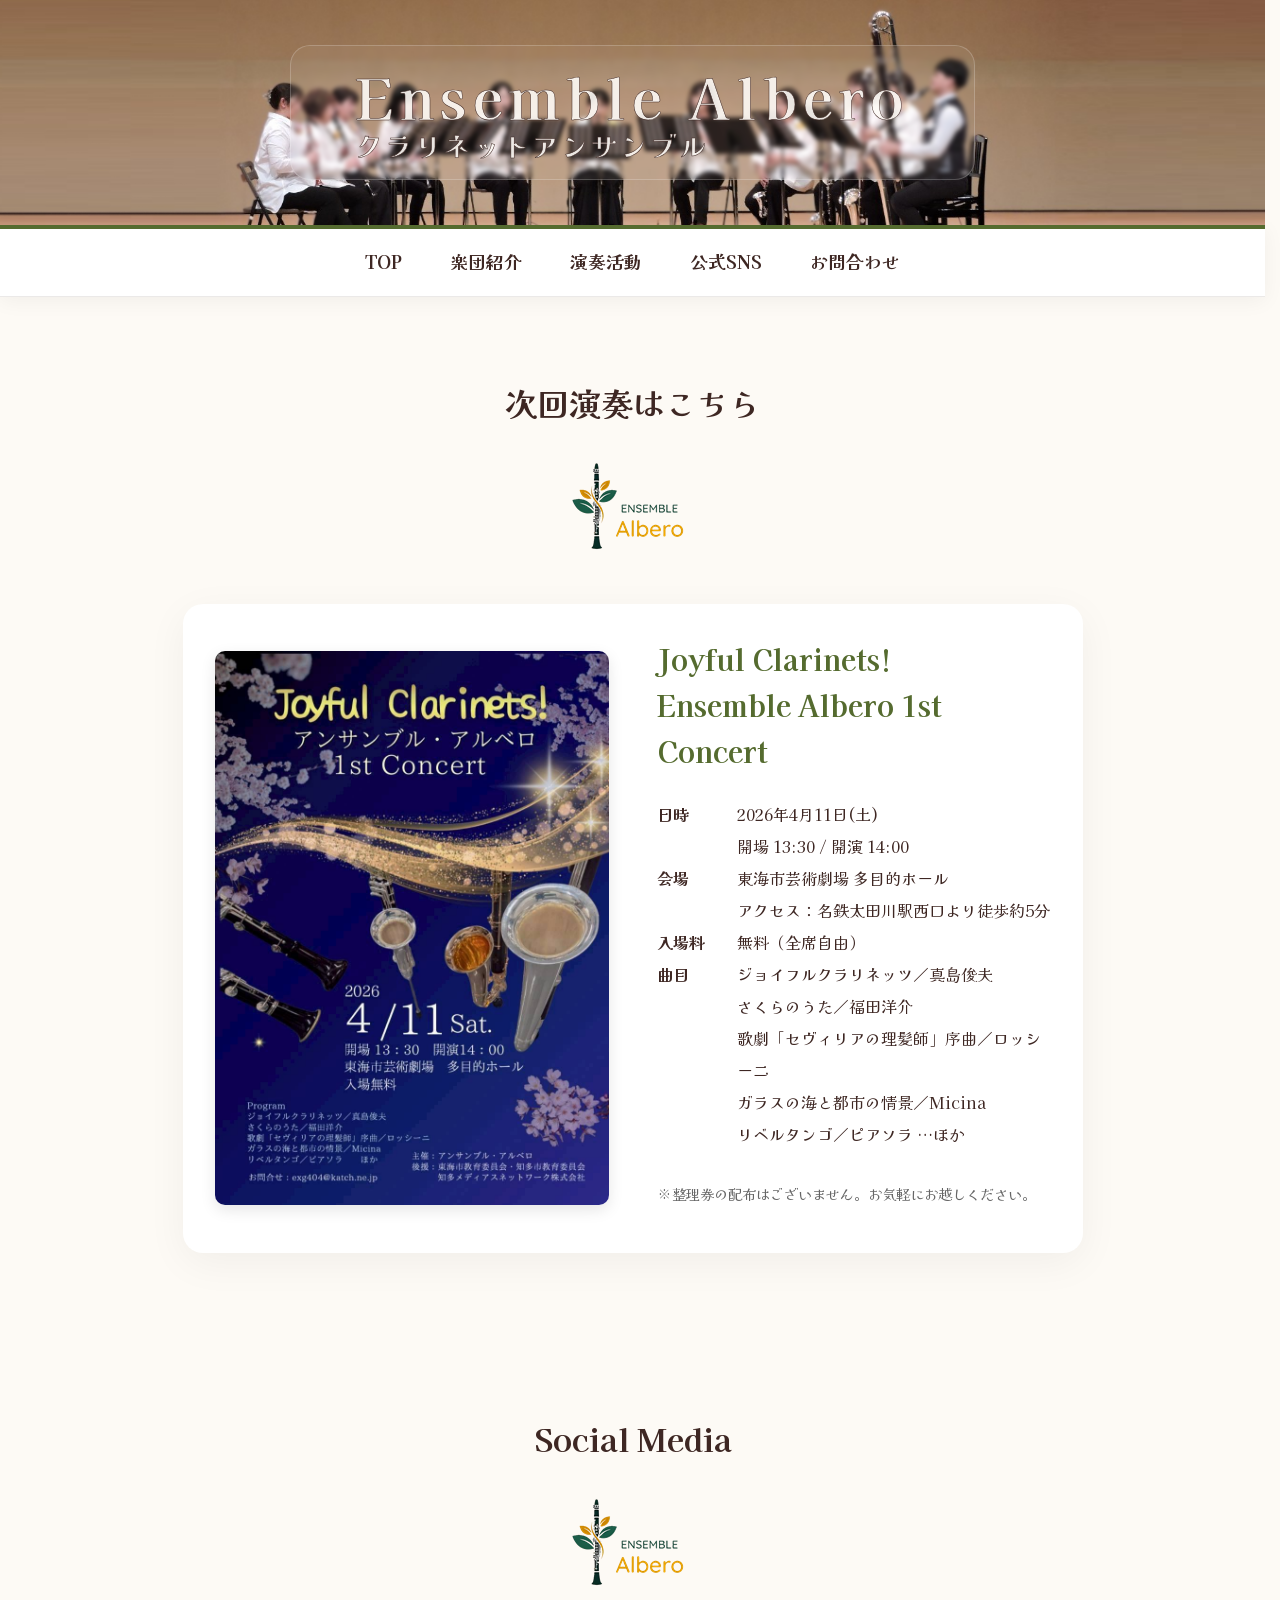
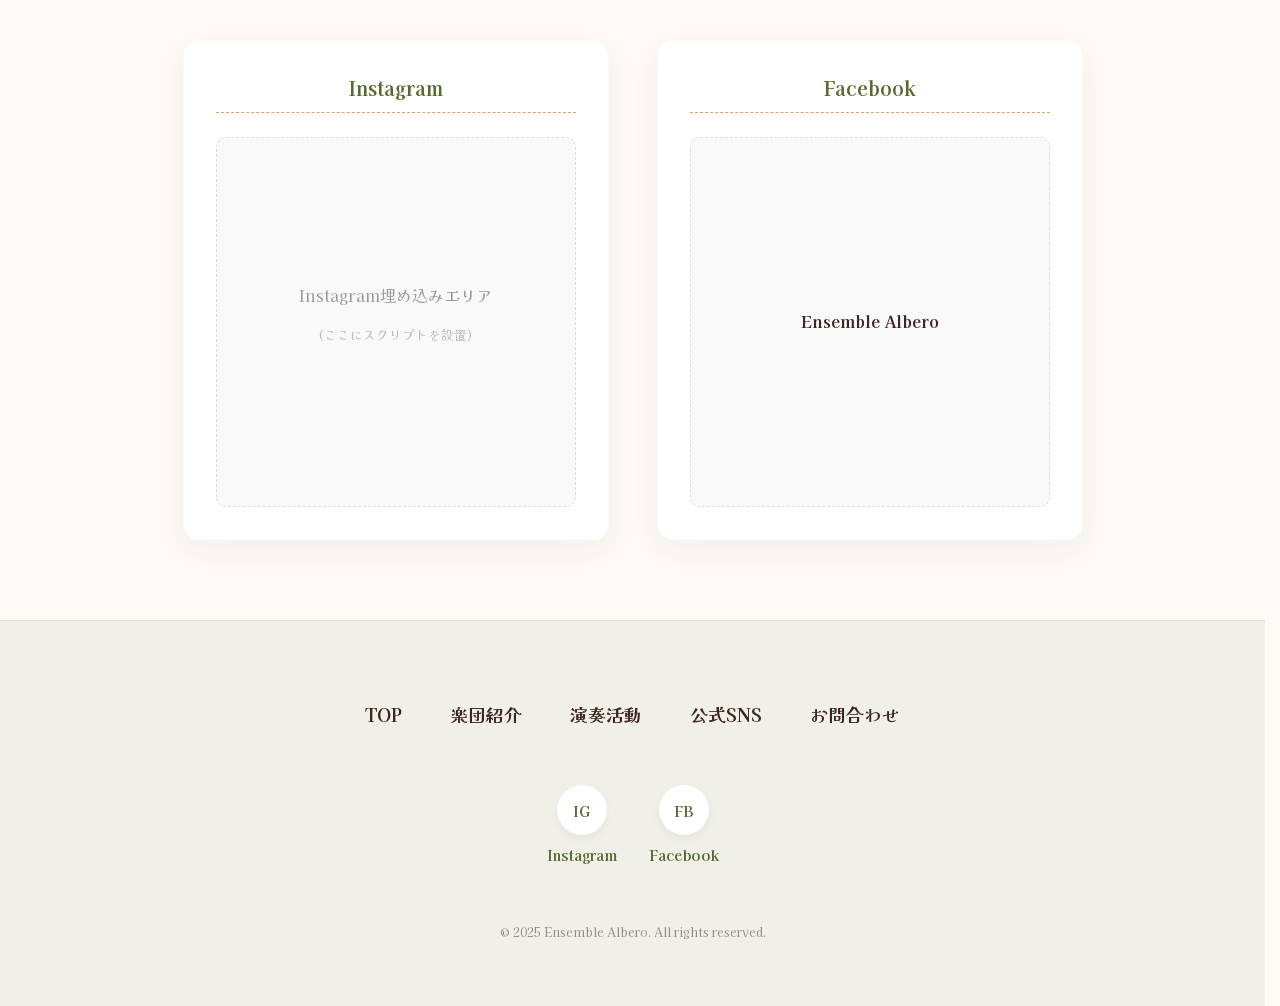
==== index.html @ 8a8df9a4 "Add files via upload" ====
<!DOCTYPE html>
<html lang="ja">

<head>
    <meta charset="UTF-8">
    <meta name="viewport" content="width=device-width, initial-scale=1.0">
    <title>Ensemble Albero</title>
    <link rel="preconnect" href="https://fonts.googleapis.com">
    <link rel="preconnect" href="https://fonts.gstatic.com" crossorigin>
    <link href="https://fonts.googleapis.com/css2?family=Kaisei+Opti:wght@400;700&display=swap" rel="stylesheet">
    <link rel="stylesheet" href="style.css">
    <link rel="icon" href="imgs/common/favicon.ico">
</head>

<body>
    <!-- Facebook SDK for JavaScript -->
    <div id="fb-root"></div>
    <script async defer crossorigin="anonymous"
        src="https://connect.facebook.net/ja_JP/sdk.js#xfbml=1&version=v21.0"></script>


    <!-- 1. トップ画像 -->
    <header class="hero" id="top">
        <div class="hero-content">
            <h1>Ensemble Albero</h1>
            <p class="subtitle">クラリネットアンサンブル</p>
        </div>
    </header>

    <!-- 2. メニュー -->
    <nav>
        <div class="container">
            <ul class="nav-list">
                <li><a href="index.html">TOP</a></li>
                <li><a href="aboutus.html">楽団紹介</a></li>
                <li><a href="concert.html">演奏活動</a></li>
                <li><a href="#sns">公式SNS</a></li>
                <li><a href="contact.html">お問合わせ</a></li>
            </ul>
        </div>
    </nav>

    <main>

        <!-- 次回演奏セクション -->
        <section id="next-concert" class="container">
            <h2>次回演奏はこちら</h2>
            <div
                style="display: flex; flex-wrap: wrap; gap: 3rem; align-items: center; background: #fff; padding: 2rem; border-radius: 20px; box-shadow: 0 10px 40px rgba(0,0,0,0.05);">
                <div style="flex: 1; min-width: 300px;">
                    <img src="imgs/concert/20260411a.jpg" alt="2026年4月11日ポスター"
                        style="border-radius: 10px; width: 100%; box-shadow: 0 5px 15px rgba(0,0,0,0.1);">
                </div>
                <div style="flex: 1; min-width: 300px;">
                    <h3 style="color: var(--color-primary); font-size: 1.8rem; margin-bottom: 1.5rem;">Joyful
                        Clarinets!<br>
                        Ensemble Albero 1st Concert</h3>
                    <table style="width: 100%; border-collapse: collapse; line-height: 2;">
                        <tr>
                            <th style="text-align: left; width: 80px; vertical-align: top;">日時</th>
                            <td>2026年4月11日(土) <br>開場 13:30 / 開演 14:00</td>
                        </tr>
                        <tr>
                            <th style="text-align: left; vertical-align: top;">会場</th>
                            <td>東海市芸術劇場 多目的ホール<br>
                                アクセス：名鉄太田川駅西口より徒歩約5分</td>
                        </tr>
                        <tr>
                            <th style="text-align: left; vertical-align: top;">入場料</th>
                            <td>無料（全席自由）</td>
                        </tr>
                        <tr>
                            <th style="text-align: left; vertical-align: top;">曲目</th>
                            <td>ジョイフルクラリネッツ／真島俊夫<br>
                                さくらのうた／福田洋介<br>
                                歌劇「セヴィリアの理髪師」序曲／ロッシーニ<br>
                                ガラスの海と都市の情景／Micina<br>
                                リベルタンゴ／ピアソラ …ほか
                            </td>
                        </tr>
                    </table>
                    <p style="margin-top: 2rem; font-size: 0.9rem; color: #666;">※整理券の配布はございません。お気軽にお越しください。</p>
                </div>
            </div>
        </section>

        <!-- 3. インスタグラム・Facebookフィード -->
        <section class="container" id="sns">
            <h2>Social Media</h2>
            <div class="sns-section">
                <div class="sns-item" id="instagram-feed">
                    <h3>Instagram</h3>
                    <div
                        style="background: #f9f9f9; flex: 1; border-radius: 10px; display: flex; flex-direction: column; align-items: center; justify-content: center; border: 1px dashed #ddd;">
                        <p style="color: #999;">Instagram埋め込みエリア</p>
                        <p style="font-size: 0.8rem; color: #bbb;">(ここにスクリプトを設置)</p>
                    </div>
                </div>
                <div class="sns-item" id="facebook-feed">
                    <h3>Facebook</h3>
                    <div class="facebook-content">
                        <div class="fb-container">
                            <div class="fb-page" data-href="https://www.facebook.com/profile.php?id=61583751411038"
                                data-tabs="timeline" data-width="500" data-height="500" data-small-header="true"
                                data-adapt-container-width="true" data-hide-cover="true" data-show-facepile="false">
                                <blockquote cite="https://www.facebook.com/profile.php?id=61583751411038"
                                    class="fb-xfbml-parse-ignore">
                                    <a href="https://www.facebook.com/profile.php?id=61583751411038">Ensemble Albero</a>
                                </blockquote>

                            </div>
                        </div>
                    </div>
                </div>
            </div>
        </section>
    </main>

    <!-- 4. メニューとSNSアイコン（フッター） -->
    <footer>
        <div class="container">
            <div class="footer-nav">
                <ul class="nav-list">
                    <li><a href="#top">TOP</a></li>
                    <li><a href="aboutus.html">楽団紹介</a></li>
                    <li><a href="concert.html">演奏活動</a></li>
                    <li><a href="index.html#sns">公式SNS</a></li>
                    <li><a href="contact.html">お問合わせ</a></li>
                </ul>
            </div>

            <div class="sns-icons">
                <a href="https://www.instagram.com/ensemble_albero/?hl=ja"><span>IG</span>Instagram</a>
                <a href="https://www.facebook.com/profile.php?id=61583751411038"><span>FB</span>Facebook</a>
            </div>

            <p class="copyright">
                &copy; 2025 Ensemble Albero. All rights reserved.
            </p>
        </div>
    </footer>

    <!-- Facebookプラグインのレスポンシブ対応スクリプト -->
    <script>
        let timeout = null;
        window.addEventListener('resize', () => {
            clearTimeout(timeout);
            timeout = setTimeout(() => {
                const fbContainer = document.querySelector('.fb-container');
                if (fbContainer && window.FB) {
                    // 幅に合わせて再描画（パース）を実行
                    FB.XFBML.parse(fbContainer);
                }
            }, 500); // 0.5秒のディレイ（負荷軽減のため）
        });
    </script>
</body>

</html>
---- style.css ----
/* 
  Ensemble Albero Main theme
*/

html {
    scrollbar-gutter: stable;
    /* スクロールバーが表示されてもコンテンツが横にずれないように場所を確保しておく */
}

:root {
    /* よく使う色やフォントを「変数（共通のなまえ）」として登録しておく場所です */

    /* Colors（色） */
    --color-bg: #fdfaf5;
    /* Cream background（背景用のクリーム色） */
    --color-primary: #556b2f;
    /* Olive Green（メインカラーのオリーブグリーン） */
    --color-text: #3e2723;
    /* Dark Brown（文字用のこげ茶色） */
    --color-accent: #d4a373;
    /* Pink（文字用のピンク） */
    --color-pink: #e27575e4;
    /* Warm wood tone（アクセント用の温かい木の色） */
    --color-border: rgba(62, 39, 35, 0.1);
    /* 枠線用の半透明な茶色 */

    /* Typography（文字のスタイル） */
    --font-family: "Kaisei Opti", serif;
    /* 基本のフォントを解星オプティに指定 */
    --max-width: 900px;
    /* コンテンツが広がりすぎないように最大幅を制限 */
}

/* Reset（ブラウザが最初から持っている余白などの設定をリセット（ゼロにする）します） */
* {
    box-sizing: border-box;
    /* 要素の幅や高さに、内側の余白（padding）や枠線（border）を含める設定 */
    margin: 0;
    /* 外側の余白をゼロに */
    padding: 0;
    /* 内側の余白をゼロに */
}

/* bodyタグ（画面全体）に対する基本設定 */
body {
    background-color: var(--color-bg);
    /* 背景色を上で決めたクリーム色に */
    color: var(--color-text);
    /* 文字色を上で決めたこげ茶色に */
    font-family: var(--font-family);
    /* フォントを上で決めた解星オプティに */
    line-height: 1.6;
    /* 行と行の間の隙間（行間）を少し広くして読みやすく */
    overflow-x: hidden;
    /* 画面の横幅をはみ出した部分は隠す（横スクロールバーを出さない） */
}

/* 段落に対する基本設定 */
p {
    margin-bottom: 1rem;
    /* 段落の下に余白を設けて、次の段落と離す */
}

/* 画像に対する基本設定 */
img {
    max-width: 100%;
    /* 画像が親要素（はこ）の幅を越えてはみ出さないようにする */
    height: auto;
    /* 幅に合わせて高さを自動調整（画像の縦横比を崩さない） */
    display: block;
    /* 画像の下にできる不要な謎の隙間を消すための設定 */
}

/* iframeに対する基本設定（レスポンシブ対応） */
iframe {
    max-width: 100%;
}

/* --- Layout --- */

/* サイトの中身を中央に寄せて、いい感じの幅にするための共通クラス */
.container {
    width: 90%;
    /* 画面幅の90%を占めるように（スマホで見ても左右に少し隙間ができる） */
    max-width: var(--max-width);
    /* ただし、最大幅（900px）以上には広がらないように制限 */
    margin: 0 auto;
    /* 左右の余白を「auto（自動）」にして、要素を画面のど真ん中に配置（センタリング） */
}

/* 1. Top Image（一番上の大きな画像エリア） */
.hero {
    background-image: url(imgs/common/top.png);
    /* 背景に画像を設定 */
    background-size: cover;
    /* 画像がエリア全体を覆い尽くすように引き伸ばしたり切り取ったりする */
    background-position: center;
    /* 画像の中心がエリアの中心にくるように位置を合わせる */
    background-repeat: no-repeat;
    /* 画像を繰り返し表示しない（1枚だけ表示） */
    position: relative;
    /* 中にある要素を絶対配置するための基準点とする */
    display: flex;
    /* 中身（文字など）を柔軟に配置できるフレックスボックスにする */
    align-items: center;
    /* 中身を上下の中央に配置 */
    justify-content: center;
    /* 中身を左右の中央に配置 */
    color: var(--color-text);
    /* 文字色を少し透明な白に */
    min-height: 25vh;
    /* エリアの最低限の高さを、画面の高さの25%にする */
    --h1-font-size: clamp(2rem, 5vw, 3.5rem);
    /* h1のフォントサイズを変数として定義（親要素で定義することで子要素すべてで使えるようにする） */

}

/* ヒーローコンテンツの箱（背景をぼかす） */
.hero-content {
    background-color: rgba(253, 250, 245, 0.05);
    /* 非常に薄い背景色 */
    backdrop-filter: blur(2px);
    /* 背後の画像をぼかす */
    -webkit-backdrop-filter: blur(2px);
    /* Safari 対策 */
    padding: 1rem 4rem;
    border-radius: 20px;
    text-align: left;
    border: 1px solid rgba(255, 255, 255, 0.2);
    /* わずかに白い枠線（グラスモーフィズム風） */
}

/* トップ画像の上の大きな見出し（Ensemble Albero） */
.hero h1 {
    font-size: var(--h1-font-size);
    /* 文字の大きさを、親要素で定義した変数から取得 */
    color: rgba(253, 250, 245, 0.9);
    /* 文字色を少し透明な白に */
    letter-spacing: 0.1em;
    /* 文字と文字の間の隙間（字送り）を少し広げる */
    -webkit-text-stroke: 0.5px var(--color-text);
    /* 文字の縁（ふち）に少しだけ色をつける（白文字を見やすくするため） */
    line-height: 1.2;
    /* ヒーローエリアの見出しは行間を詰める */
}

/* サブタイトル用の装飾 */
.subtitle {
    font-size: calc(var(--h1-font-size) * 0.5);
    /* h1のサイズ（--h1-font-size）を計算式(calc)で 0.5倍 にする */
    color: rgba(253, 250, 245, 0.9);
    /* 文字色を少し透明な白に */
    -webkit-text-stroke: 0.5px var(--color-text);
    /* 文字の縁（ふち）に少しだけ色をつける（白文字を見やすくするため） */
    letter-spacing: 0.05em;
    /* 文字の隙間を広げる場合 */
    font-weight: 600;
    /* 文字を太字にする */
    margin-bottom: 0;
    /* ヒーローエリアの段落は下の余白をなくす */
    line-height: 1.2;
    /* ヒーローエリアのサブタイトルは行間を詰める */
}

/* 2. Menu（ナビゲーションメニュー） */
nav {
    background-color: #fff;
    /* 背景を白色に */
    border-top: 4px solid var(--color-primary);
    /* 上にオリーブグリーンの太い線（4px）を引く */
    border-bottom: 1px solid var(--color-border);
    /* 下に薄い茶色の細い線（1px）を引く */
    position: sticky;
    /* 画面をスクロールしても... */
    top: 0;
    /* 画面の「上（top:0）」に張り付いて（追従して）表示させ続ける */
    z-index: 100;
    /* 他の要素より「上（手前）」に重なって表示されるようにする（100は適当な大きな数字） */
    box-shadow: 0 4px 20px rgba(0, 0, 0, 0.05);
    /* メニューの下にうっすらと影をつけて、浮いているように見せる */
}

/* メニューのリスト全体（横並びにする） */
.nav-list {
    display: flex;
    /* リスト項目を横に並べる */
    justify-content: center;
    /* 横並びにした項目全体を中央に寄せる */
    list-style: none;
    /* リストの先頭につく「・（黒丸）」を消す */
    gap: 3rem;
    /* 項目と項目の間に広めの隙間（3rem）をあける */
    padding: 1.2rem 0;
    /* リストの上下に余白（1.2rem）をあける */
}

/* メニューのリンク文字（<a>タグ）の基本設定 */
.nav-list li a {
    text-decoration: none;
    /* リンクの下線を消す */
    color: var(--color-text);
    /* 文字色をこげ茶色に */
    font-weight: 700;
    /* 文字を太字にする */
    font-size: 1.1rem;
    /* 文字を少し大きめに（1.1rem） */
    padding: 0.5rem 0;
    /* リンク文字の上下に少し余白を設ける（クリックしやすくするため） */
    transition: color 0.3s;
    /* 文字色が変わるときに、0.3秒かけてフワッと変化させる */
}

/* マウスカーソルを乗せたとき（ホバー時）の色変化 */
.nav-list li a:hover {
    color: var(--color-pink);
    /* マウスを乗せたら文字色をピンクにする */
}

/* その他のリンク文字（<a>タグ）の基本設定 */
.container a {
    text-decoration: none;
    /* リンクの下線を消す */
    color: var(--color-text);
    /* 文字色をこげ茶色に */
    font-weight: 700;
    /* 文字を太字にする */
    padding: 0.5rem 0;
    /* リンク文字の上下に少し余白を設ける（クリックしやすくするため） */
    transition: color 0.3s;
    /* 文字色が変わるときに、0.3秒かけてフワッと変化させる */
}

/* マウスカーソルを乗せたとき（ホバー時）の色変化 */
.container a:hover {
    color: var(--color-pink);
    /* マウスを乗せたら文字色をピンクにする */
}

/* Content Sections（各コンテンツエリアの基本設定） */
section {
    padding: 5rem 0;
    /* 各セクション（楽団紹介など）の上下にたっぷり（5rem）余白をあける */
}

/* セクションの見出し（h2: 楽団紹介、演奏活動 など）の設定 */
h2 {
    text-align: center;
    /* 文字を中央揃えに */
    font-size: 2rem;
    /* 文字サイズを大きく（2rem） */
    margin-bottom: 3rem;
    /* 見出しの下に大きな隙間（3rem）をあけて本文と離す */
    position: relative;
    /* ロゴ画像をつけるための基準点とする */
    padding-bottom: 8rem;
    /* 見出し自体の下に少し余白（ロゴ画像用の場所）をあける */
}

/* セクション見出しの下につくロゴ画像の装飾 */
h2::after {
    content: url('imgs/common/logotokas.png');
    /* ロゴ追加 */
    position: absolute;
    /* 見出し（h2）を基準にして絶対配置 */
    bottom: -1em;
    /* 見出しの少し下（-5rem）に配置 */
    left: 50%;
    /* 左から50%の位置（ほぼ真ん中）に配置 */
    transform: translateX(-50%);
    /* 自分の幅の半分だけ左に戻す（これで完璧なド真ん中になる） */
}

/* h4の装飾 */
h4 {
    font-size: 1rem;
    /* 文字サイズを1rem指定 */
    margin-bottom: 1.1rem;
    /* 見出しの下に隙間（1.1rem）をあけて本文と離す */
}

/* 3. SNS Feed（SNS埋め込みエリア） */
/* SNSを横並びにするための親枠 */
.sns-section {
    display: flex;
    /* 中にあるSNSアイテムを横並びにする */
    gap: 3rem;
    /* InstagramとFacebookの間に広い隙間（3rem）をあける */
    margin-top: 2rem;
    /* 上の要素からの少し離す */
}

/* 各SNSの箱（InstagramとFacebookそれぞれ） */
.sns-item {
    flex: 1;
    /* 2つの箱が同じ幅（1:1）になるようにする */
    background: white;
    /* 箱の背景を白色に */
    border-radius: 15px;
    /* 箱の角を丸くする（15px） */
    box-shadow: 0 10px 30px rgba(62, 39, 35, 0.05);
    /* 箱にふわっとした影をつけて浮き上がらせる */
    overflow: hidden;
    /* 箱からはみ出した中身（画像など）は切り取って隠す */
    border: 1px solid rgba(0, 0, 0, 0.02);
    /* ごく薄いグレーの枠線をつける */
    min-height: 500px;
    /* 箱の最低限の高さを500pxにする */
    padding: 2rem;
    /* 箱の内側にぐるっと余白（2rem）をとる */
    text-align: center;
    /* 箱の中の文字をすべて中央揃えに */
    display: flex;
    /* 中身を縦に並べる準備 */
    flex-direction: column;
    /* 中身を上から下へ（縦方向）並べる */
}

/* SNSの箱の中の見出し（h3） */
.sns-item h3 {
    margin-bottom: 1.5rem;
    /* 見出しの下に余白をあける */
    color: var(--color-primary);
    /* 見出しの色をオリーブグリーンに */
    font-size: 1.2rem;
    /* 文字サイズを指定 */
    border-bottom: 1px dashed var(--color-accent);
    /* 見出しの下に、点線（dashed）の線を引く */
    padding-bottom: 0.5rem;
    /* 線と見出し文字との間に少し余白をあける */
}

/* Facebookの表示調整 */
.facebook-content {
    background: #f9f9f9;
    flex: 1;
    border-radius: 10px;
    display: flex;
    flex-direction: column;
    align-items: center;
    justify-content: center;
    border: 1px dashed #ddd;
    width: 100%;
    overflow: hidden;
    /* 万が一のはみ出しを防止 */
}

.fb-container {
    width: 100%;
    display: flex;
    justify-content: center;
}

/* SDK版の横幅調整（親の幅に合わせるための最小限の指定） */
.fb-page,
.fb-page span {
    width: 100% !important;
}

/* iframe自体はSDKに計算を任せるため、強制的な幅指定を外す */



/* 4. Footer（ページの一番下・フッターエリア） */
footer {
    background-color: #f0f0e8;
    /* フッターの背景色を少し暗めの色（グレーっぽい色）に */
    border-top: 1px solid var(--color-border);
    /* フッターの一番上に薄い線の区切りを入れる */
    padding: 5rem 0 3rem;
    /* 内側の余白（上5rem、左右0、下3rem） */
    color: var(--color-text);
    /* 文字色をこげ茶色に */
}

/* フッター内のナビゲーションエリア */
.footer-nav {
    margin-bottom: 3rem;
    /* その下のSNSアイコンとの間に余白をあける */
}

/* フッター内のナビゲーションリスト（上のメニューとは少し違う設定） */
.footer-nav .nav-list {
    border: none;
    /* メニューの周りの枠線を消す（上部のナビゲーションのスタイルを打ち消している） */
    padding: 0;
    /* 余白をなくす */
}

/* フッターのSNSアイコン一覧エリア（横並びに） */
.sns-icons {
    display: flex;
    /* アイコンを横に並べる */
    justify-content: center;
    /* 画面の中央に配置 */
    gap: 2rem;
    /* アイコンとアイコンの間に隙間をあける */
    margin-bottom: 3rem;
    /* 下のコピーライト表記との間に余白をあける */
}

/* SNSアイコンのリンク（<a>タグ）全体の設定 */
.sns-icons a {
    color: var(--color-primary);
    /* 文字色をオリーブグリーンに */
    text-decoration: none;
    /* リンクの下線を消す */
    font-weight: bold;
    /* 文字を太字にする */
    font-size: 0.9rem;
    /* 文字サイズ指定 */
    display: flex;
    /* 丸いアイコンと文字を縦に並べる準備 */
    flex-direction: column;
    /* 縦方向に並べる（上:丸いアイコン、下:テキスト） */
    align-items: center;
    /* 縦に並べたものを中央揃えに */
    gap: 0.5rem;
    /* 丸いアイコンとテキストの間に少し隙間をあける */
}

/* SNSアイコンの丸い部分（<span>要素）の形作り */
.sns-icons span {
    width: 50px;
    /* 幅50px */
    height: 50px;
    /* 高さ50px */
    background: #fff;
    /* 背景を白色に */
    border-radius: 50%;
    /* 角丸を50%にする＝完全な円（正円）になる */
    display: flex;
    /* 中の文字（IGやFB）を中央に配置する準備 */
    align-items: center;
    /* 上下の中央に */
    justify-content: center;
    /* 左右の中央に */
    box-shadow: 0 4px 10px rgba(0, 0, 0, 0.05);
    /* 丸いアイコンに薄い影をつけてぷっくりさせる */
    transition: transform 0.3s;
    /* 形が変わる（ホバーで浮き上がる）時にアニメーションさせる */
}

/* マウスを乗せた時（ホバー時）のSNSアイコンの動きと色 */
.sns-icons a:hover span {
    transform: translateY(-5px);
    /* Y軸（縦方向）にマイナス5px移動させる ＝ つまり上に5px浮き上がる！ */
    background-color: var(--color-primary);
    /* マウスを乗せたら背景色をオリーブグリーンに */
    color: #fff;
    /* マウスを乗せたら文字色を白に反転させる */
}

/* コピーライト（著作権表記） */
.copyright {
    opacity: 0.5;
    /* 要素全体を半透明（50%）にして、少し目立たなくする */
    font-size: 0.75rem;
    /* 文字を小さく */
    text-align: center;
    /* 中央揃え */
}

/* --- Responsive (Fixed 2 States) --- */
/* レスポンシブ対応：画面幅が狭い時（スマホなど）用の設定をここにまとめます */

/* 画面幅が「768px 以下」の時だけ適用される特別なルール（メディアクエリ） */
@media (max-width: 768px) {

    /* メニューリスト（スマホ版） */
    .nav-list {
        flex-wrap: wrap;
        /* 画面に収まらない場合は、横並びを諦めて折り返す（改行する）ようにする */
        gap: 1.5rem;
        /* 項目間の隙間をPC版より少し狭くする */
        padding: 1rem;
        /* 内側の余白も少し狭くする */
    }

    /* メニューの文字（スマホ版） */
    .nav-list li {
        font-size: 0.9rem;
        /* 画面が小さいので、文字サイズも少し小さくして収まりやすくする */
    }

    /* SNSエリア（スマホ版） */
    .sns-section {
        flex-direction: column;
        /* PC版では横並びだったInstagramとFacebookを、縦並びに変更する */
        gap: 2rem;
        /* 縦に並べた時の上下の隙間を指定 */
    }

    /* 各SNSの箱（スマホ版） */
    .sns-item {
        min-height: 400px;
        /* スマホ画面に合わせて、箱の最低限の高さを少し低く（500px→400px）調整する */
    }

    /* トップ画像の大きな見出し（スマホ版） */
    .hero h1 {
        font-size: 2.2rem;
        /* 画面幅が狭い時は、文字が大きすぎるとはみ出してしまうので、少し小さめのサイズに固定する */
    }
}
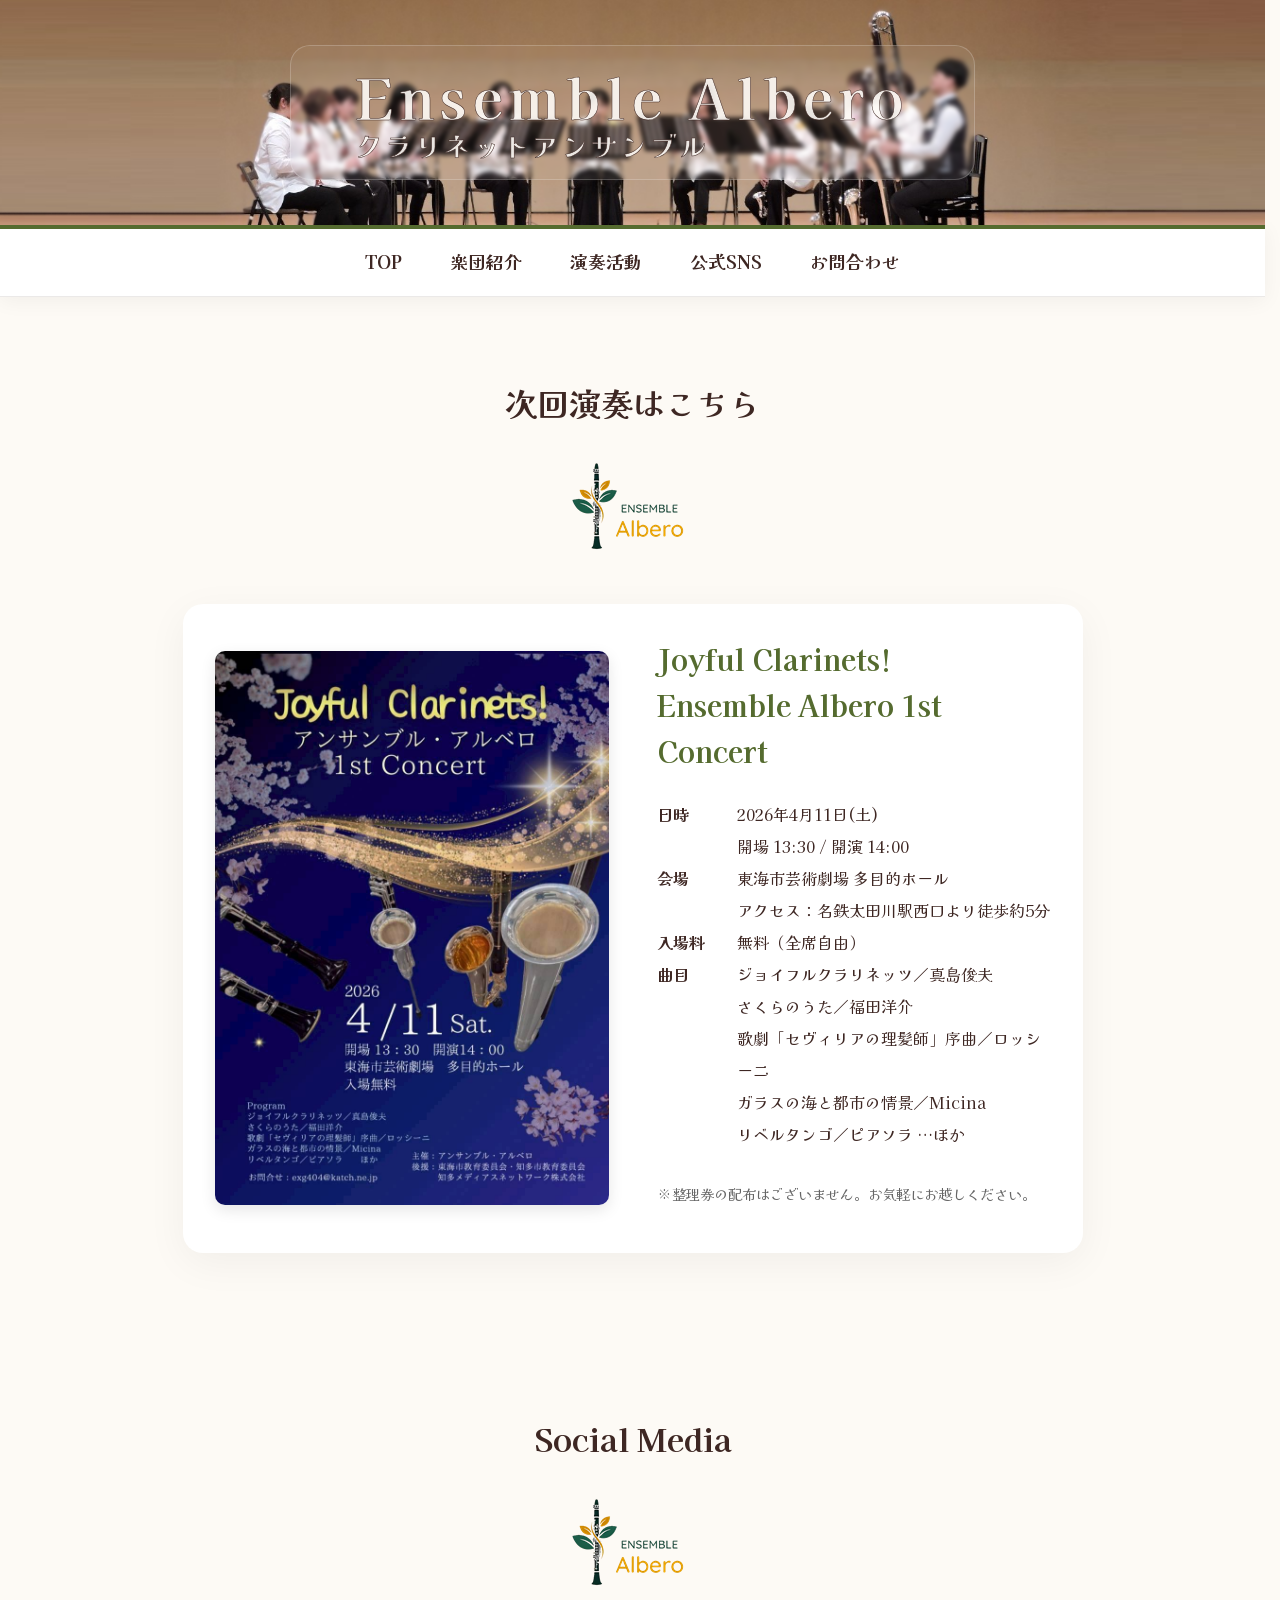
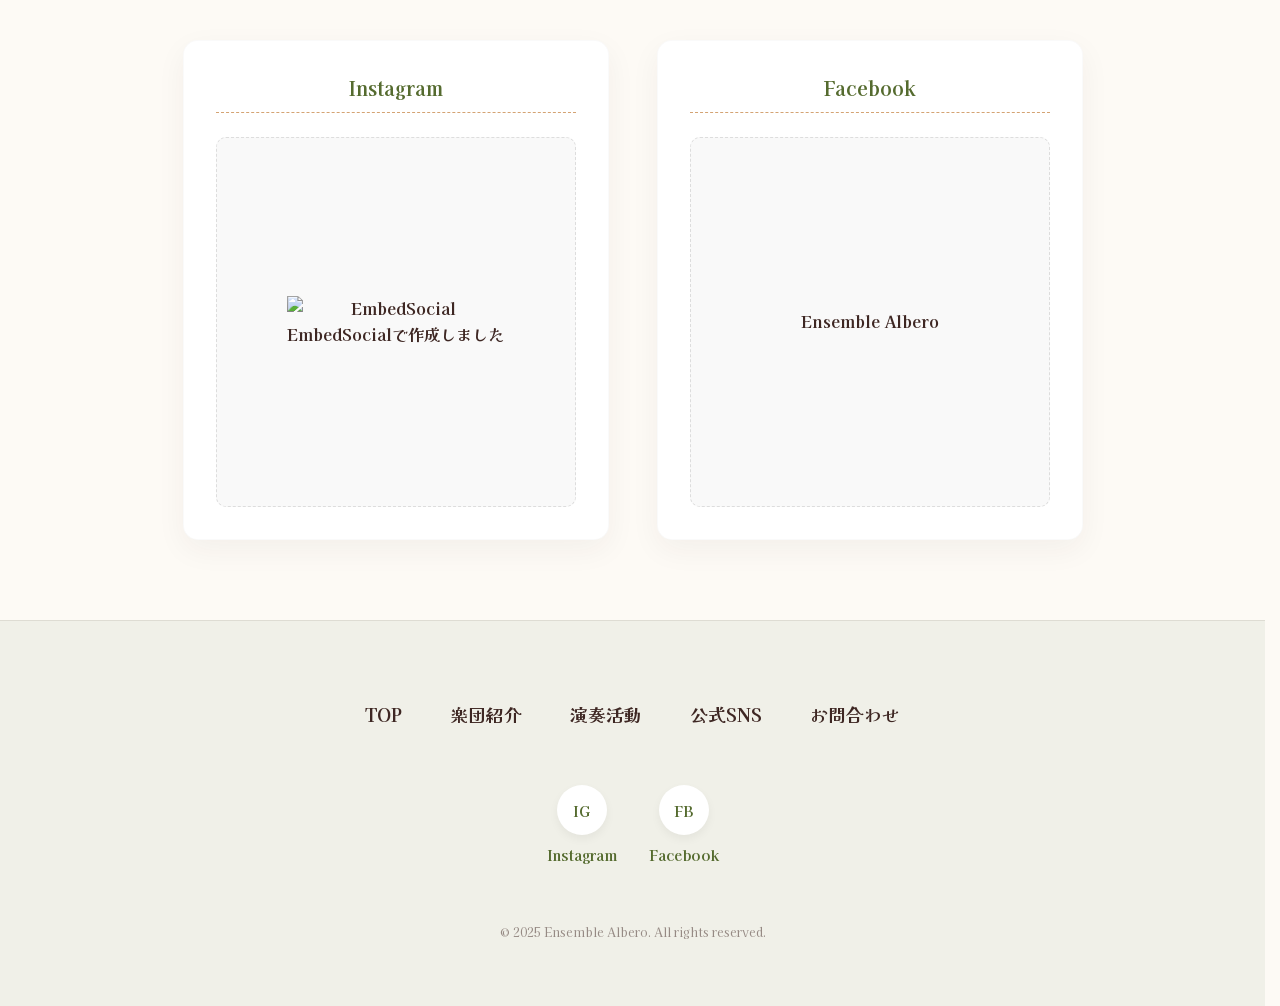
==== commit c5c1c0ac: "Add files via upload" ====
--- a/index.html
+++ b/index.html
@@ -87,15 +87,24 @@
         <!-- 3. インスタグラム・Facebookフィード -->
         <section class="container" id="sns">
             <h2>Social Media</h2>
+
             <div class="sns-section">
                 <div class="sns-item" id="instagram-feed">
                     <h3>Instagram</h3>
                     <div
                         style="background: #f9f9f9; flex: 1; border-radius: 10px; display: flex; flex-direction: column; align-items: center; justify-content: center; border: 1px dashed #ddd;">
-                        <p style="color: #999;">Instagram埋め込みエリア</p>
-                        <p style="font-size: 0.8rem; color: #bbb;">(ここにスクリプトを設置)</p>
+                        <p style="font-size: 0.8rem; color: #bbb;">
+                        <div class="embedsocial-hashtag" data-ref="e39325194d2636174aa82c3ffb18116bfa457aba"> <a
+                                class="feed-powered-by-es feed-powered-by-es-feed-img es-widget-branding"
+                                href="https://embedsocial.jp/" target="_blank" title="EmbedSocialで作成しました"> <img
+                                    src="https://embedsocial.com/cdn/icon/embedsocial-logo.webp" alt="EmbedSocial">
+                                <div class="es-widget-branding-text">EmbedSocialで作成しました</div>
+                            </a> </div>
+                        <script> (function (d, s, id) { var js; if (d.getElementById(id)) { return; } js = d.createElement(s); js.id = id; js.src = "https://embedsocial.com/cdn/ht.js"; d.getElementsByTagName("head")[0].appendChild(js); }(document, "script", "EmbedSocialHashtagScript")); </script>
+                        </p>
                     </div>
                 </div>
+
                 <div class="sns-item" id="facebook-feed">
                     <h3>Facebook</h3>
                     <div class="facebook-content">
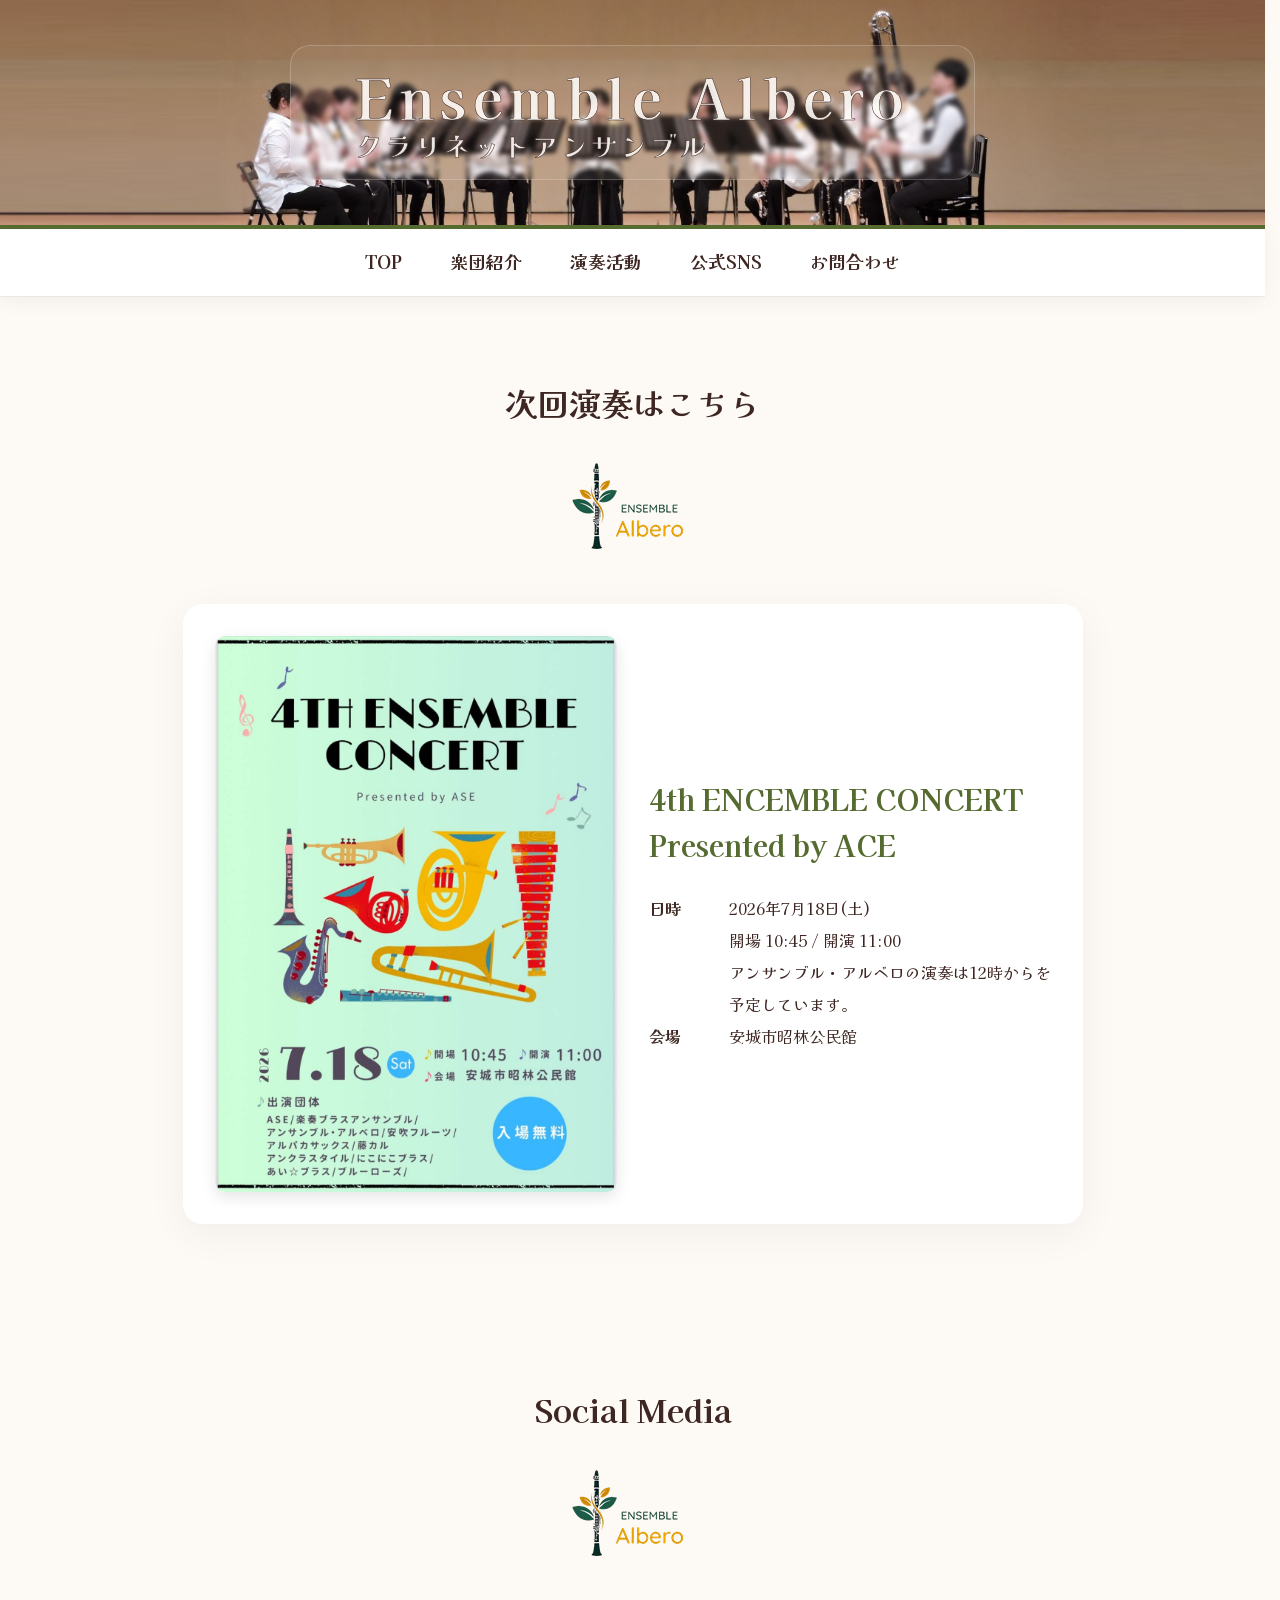
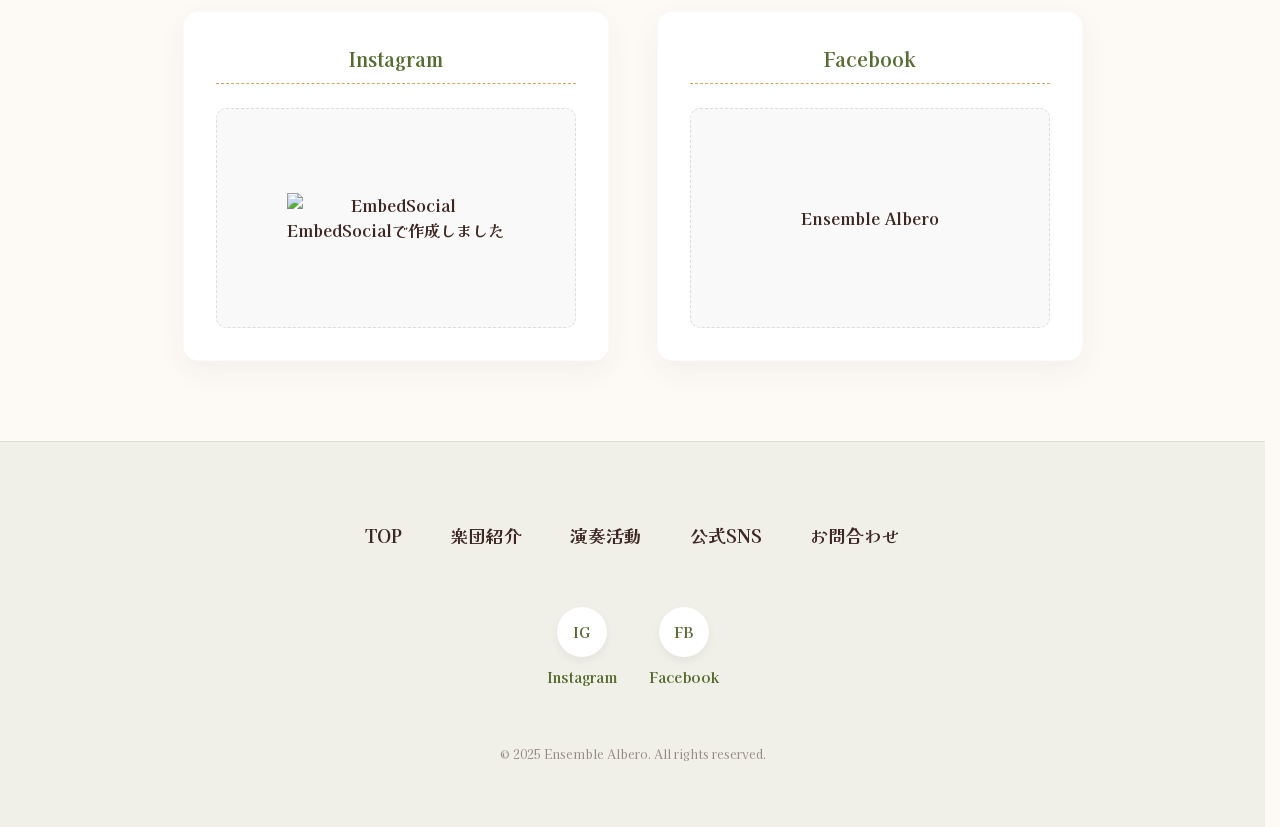
==== commit 539d64a4: "after 1st concert add 1st concert imgs. changed next concert info" ====
--- a/index.html
+++ b/index.html
@@ -45,41 +45,27 @@
         <!-- 次回演奏セクション -->
         <section id="next-concert" class="container">
             <h2>次回演奏はこちら</h2>
-            <div
-                style="display: flex; flex-wrap: wrap; gap: 3rem; align-items: center; background: #fff; padding: 2rem; border-radius: 20px; box-shadow: 0 10px 40px rgba(0,0,0,0.05);">
-                <div style="flex: 1; min-width: 300px;">
-                    <img src="imgs/concert/20260411a.jpg" alt="2026年4月11日ポスター"
-                        style="border-radius: 10px; width: 100%; box-shadow: 0 5px 15px rgba(0,0,0,0.1);">
-                </div>
-                <div style="flex: 1; min-width: 300px;">
-                    <h3 style="color: var(--color-primary); font-size: 1.8rem; margin-bottom: 1.5rem;">Joyful
-                        Clarinets!<br>
-                        Ensemble Albero 1st Concert</h3>
-                    <table style="width: 100%; border-collapse: collapse; line-height: 2;">
-                        <tr>
-                            <th style="text-align: left; width: 80px; vertical-align: top;">日時</th>
-                            <td>2026年4月11日(土) <br>開場 13:30 / 開演 14:00</td>
-                        </tr>
-                        <tr>
-                            <th style="text-align: left; vertical-align: top;">会場</th>
-                            <td>東海市芸術劇場 多目的ホール<br>
-                                アクセス：名鉄太田川駅西口より徒歩約5分</td>
-                        </tr>
-                        <tr>
-                            <th style="text-align: left; vertical-align: top;">入場料</th>
-                            <td>無料（全席自由）</td>
-                        </tr>
-                        <tr>
-                            <th style="text-align: left; vertical-align: top;">曲目</th>
-                            <td>ジョイフルクラリネッツ／真島俊夫<br>
-                                さくらのうた／福田洋介<br>
-                                歌劇「セヴィリアの理髪師」序曲／ロッシーニ<br>
-                                ガラスの海と都市の情景／Micina<br>
-                                リベルタンゴ／ピアソラ …ほか
-                            </td>
-                        </tr>
-                    </table>
-                    <p style="margin-top: 2rem; font-size: 0.9rem; color: #666;">※整理券の配布はございません。お気軽にお越しください。</p>
+                <div
+                    style="display: flex; flex-wrap: wrap; gap: 2rem; align-items: center; background: #fff; padding: 2rem; border-radius: 20px; box-shadow: 0 10px 40px rgba(0,0,0,0.05);">
+                    <div style="flex: 1; min-width: 300px; display: flex; flex-direction: column; gap: 10px;">
+                        <img src="imgs/concert/20260718.jpg" alt="チラシ"
+                            style="border-radius: 10px; width: 100%; object-fit: cover; box-shadow: 0 5px 15px rgba(0,0,0,0.1);">
+                    </div>
+                    <div style="flex: 1; min-width: 300px;">
+                        <h3 style="color: var(--color-primary); font-size: 1.8rem; margin-bottom: 1.5rem;">
+                            4th ENCEMBLE CONCERT<BR>Presented by ACE</h3>
+                        <table style="width: 100%; border-collapse: collapse; line-height: 2;">
+                            <tr>
+                                <th style="text-align: left; width: 80px; vertical-align: top;">日時</th>
+                                <td>2026年7月18日(土) <br>開場 10:45 / 開演 11:00<BR>
+                                アンサンブル・アルベロの演奏は12時からを予定しています。</td>
+                            </tr>
+                            <tr>
+                                <th style="text-align: left; vertical-align: top;">会場</th>
+                                <td>安城市昭林公民館</td>
+                            </tr>
+                        </table>
+                    </div>
                 </div>
             </div>
         </section>
--- a/style.css
+++ b/style.css
@@ -303,8 +303,8 @@
     /* 箱からはみ出した中身（画像など）は切り取って隠す */
     border: 1px solid rgba(0, 0, 0, 0.02);
     /* ごく薄いグレーの枠線をつける */
-    min-height: 500px;
-    /* 箱の最低限の高さを500pxにする */
+    min-height: 350px;
+    /* 箱の最低限の高さを350pxにする */
     padding: 2rem;
     /* 箱の内側にぐるっと余白（2rem）をとる */
     text-align: center;
@@ -492,8 +492,8 @@
 
     /* 各SNSの箱（スマホ版） */
     .sns-item {
-        min-height: 400px;
-        /* スマホ画面に合わせて、箱の最低限の高さを少し低く（500px→400px）調整する */
+        min-height: 350px;
+        /* スマホ画面に合わせて、箱の最低限の高さを350pxに調整する */
     }
 
     /* トップ画像の大きな見出し（スマホ版） */
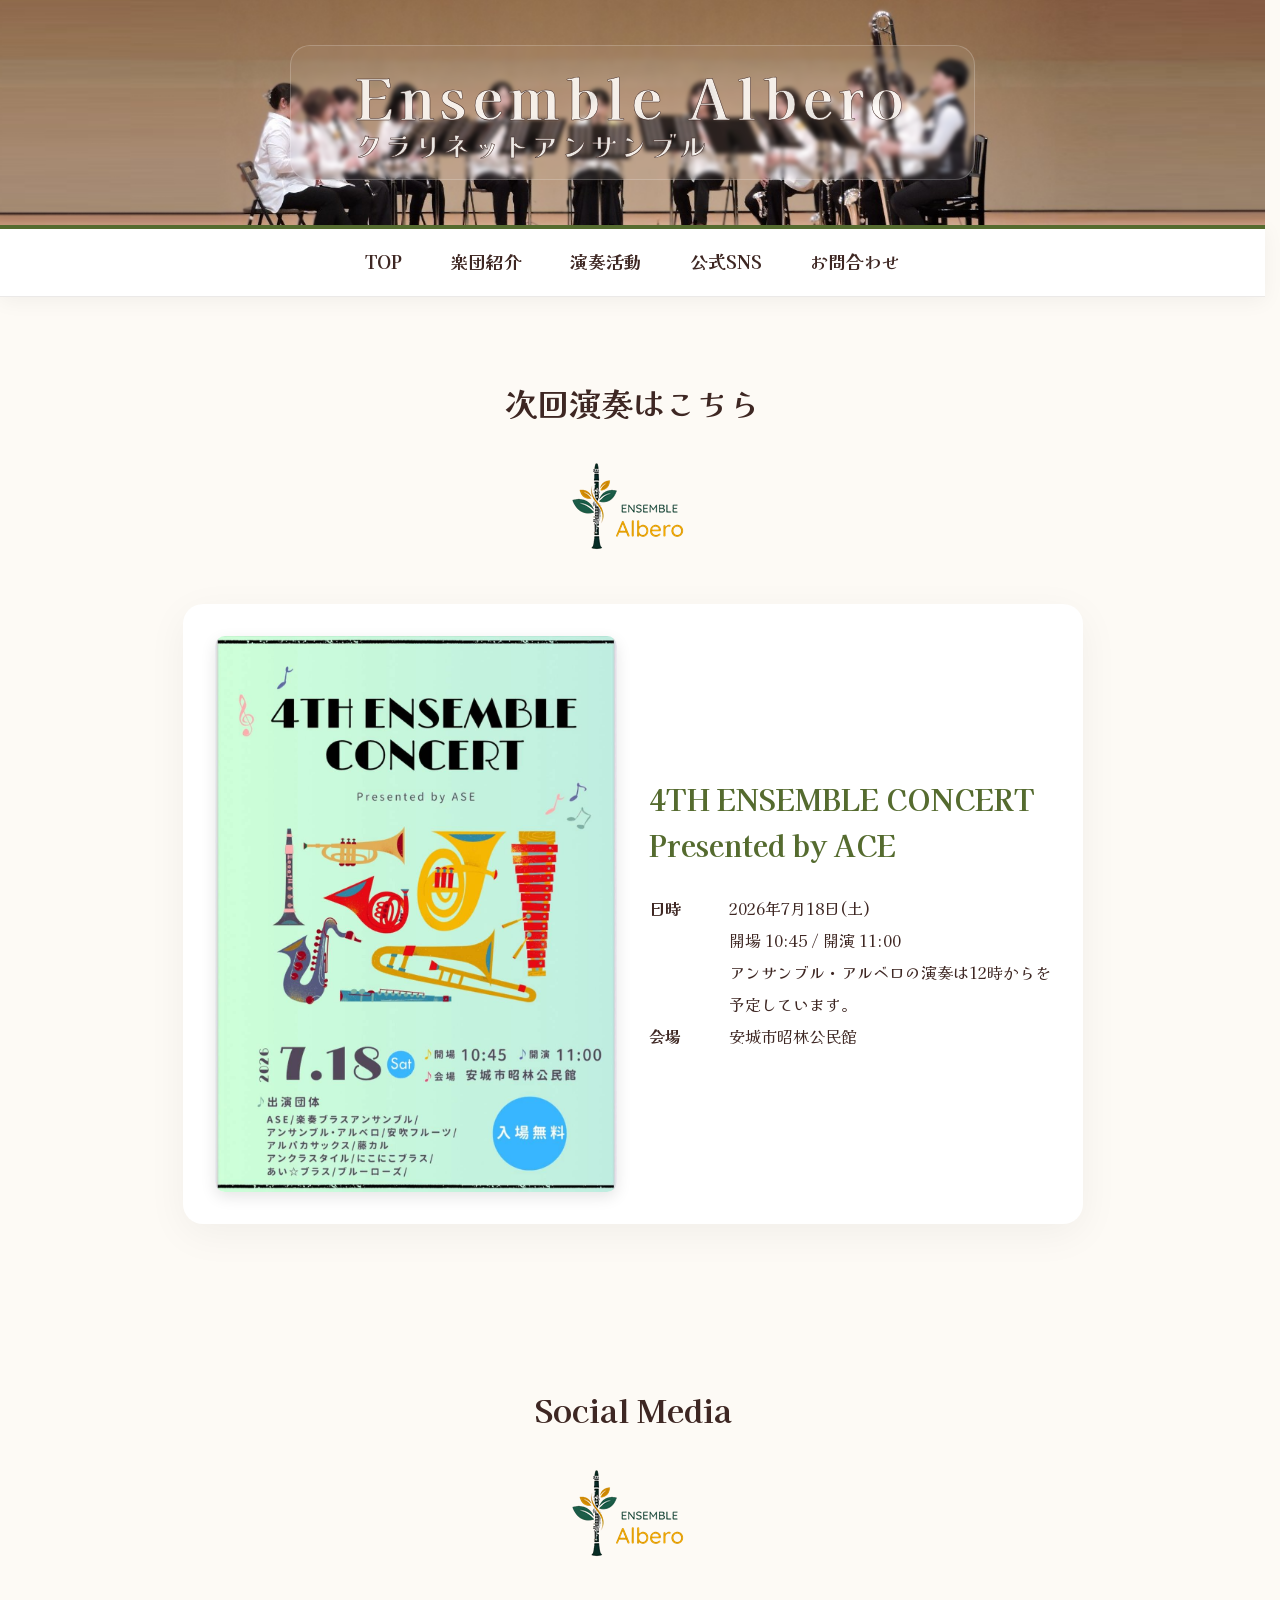
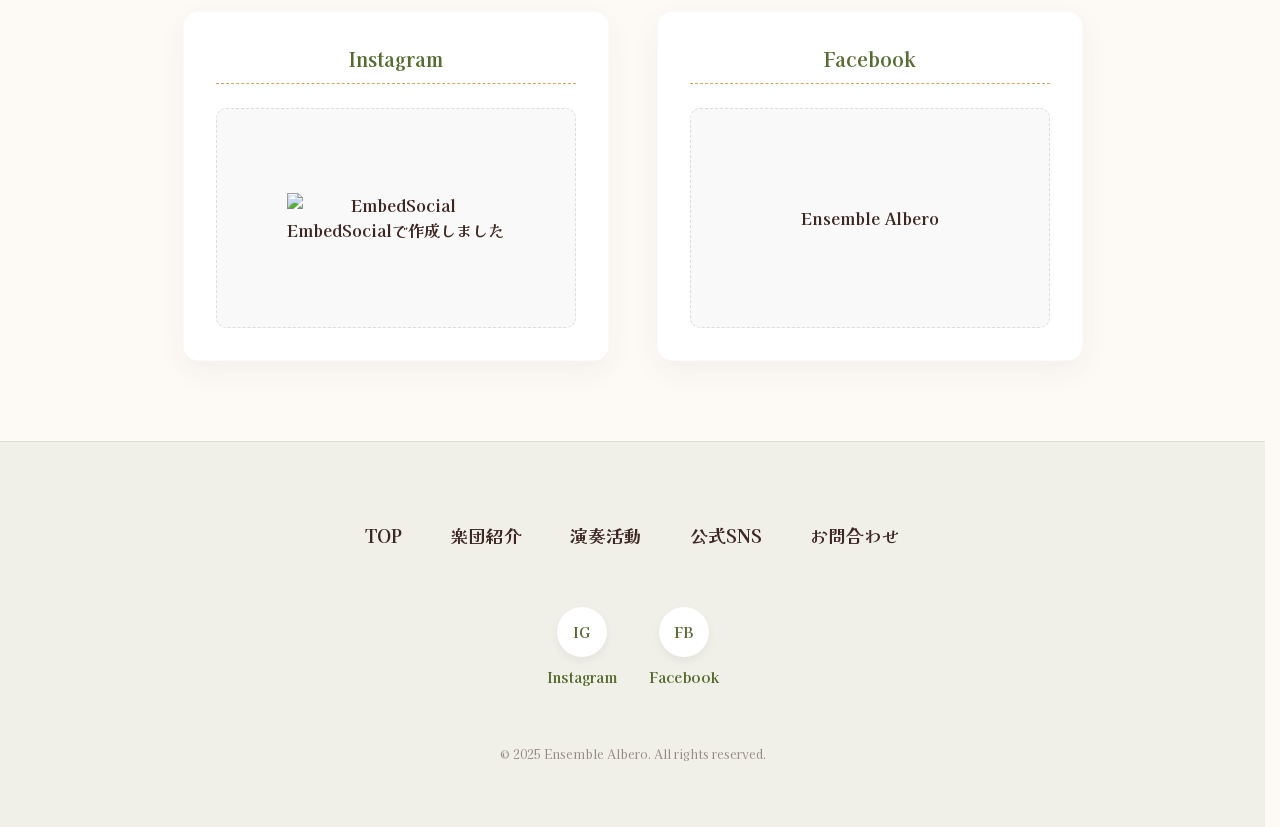
==== commit 1d888d96: "Add files via upload" ====
--- a/index.html
+++ b/index.html
@@ -53,7 +53,7 @@
                     </div>
                     <div style="flex: 1; min-width: 300px;">
                         <h3 style="color: var(--color-primary); font-size: 1.8rem; margin-bottom: 1.5rem;">
-                            4th ENCEMBLE CONCERT<BR>Presented by ACE</h3>
+                            4TH ENSEMBLE CONCERT<BR>Presented by ACE</h3>
                         <table style="width: 100%; border-collapse: collapse; line-height: 2;">
                             <tr>
                                 <th style="text-align: left; width: 80px; vertical-align: top;">日時</th>
